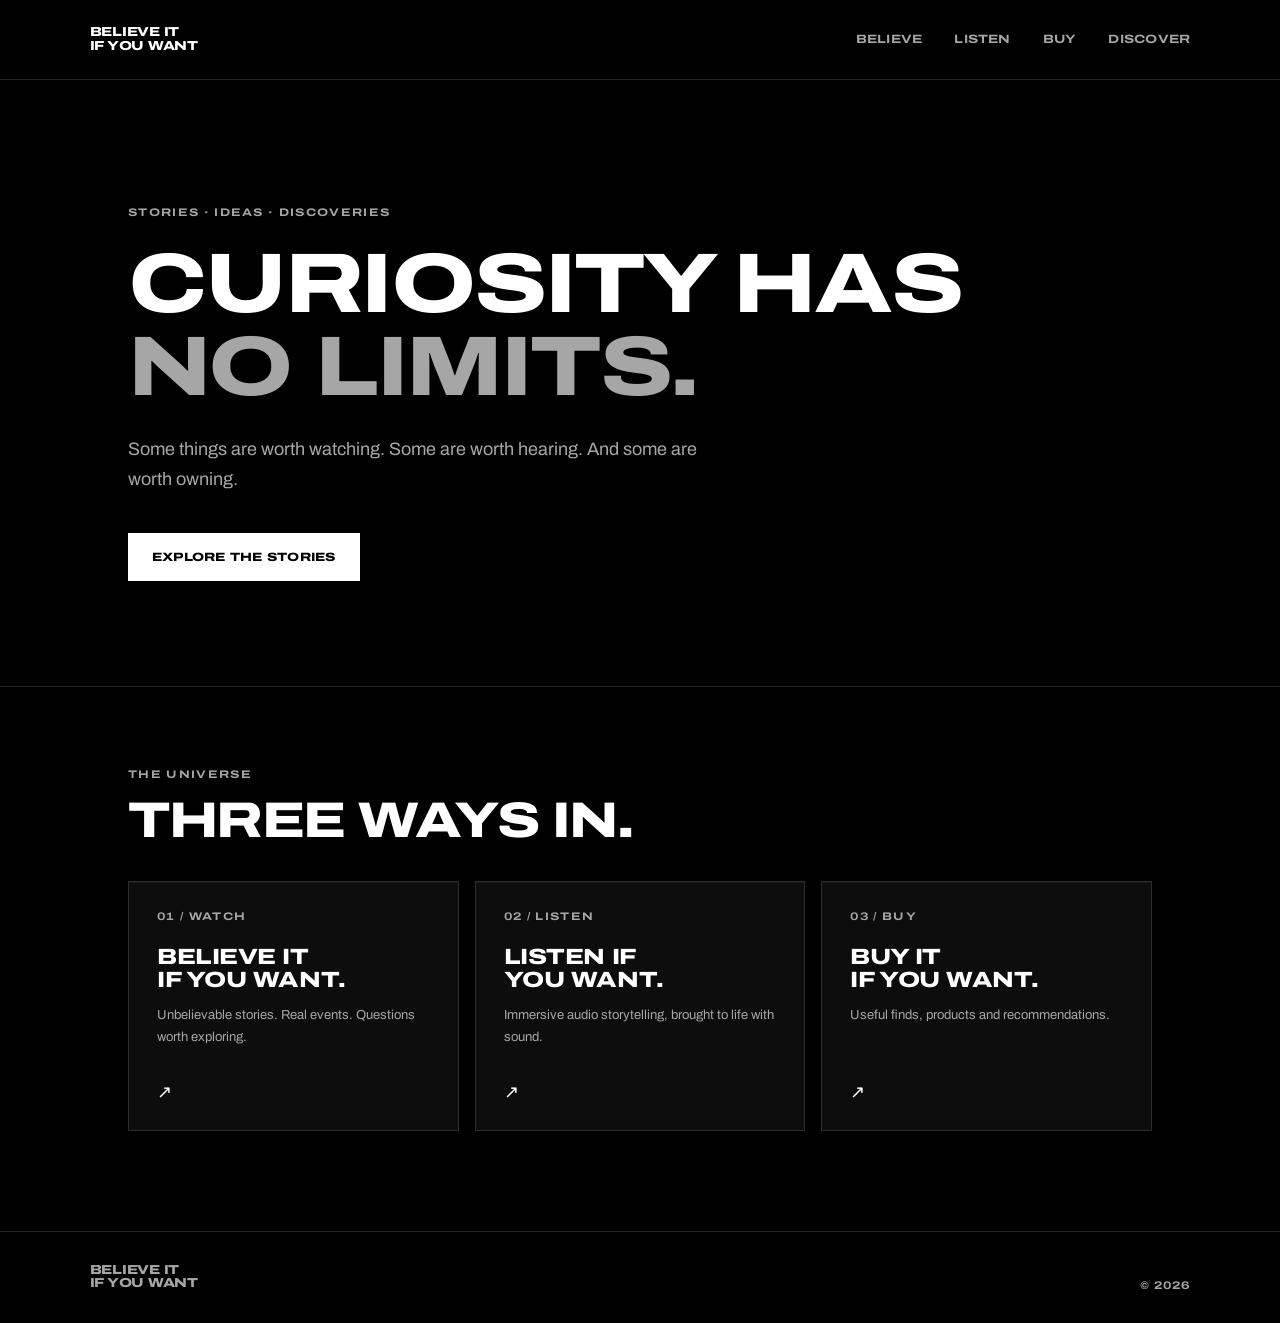
==== index.html @ 8081553d "files from local server for the website Believe it if you want files" ====
<!doctype html>
<html lang="en">
<head>
<meta charset="utf-8">
<meta name="viewport" content="width=device-width,initial-scale=1">
<title>If You Want</title>
<link rel="stylesheet" href="styles.css">
</head>
<body>
<header>
  <a class="brand" href="index.html" aria-label="Believe it if you want, home"><span>Believe it</span><span>if you want</span></a>
  <button class="menu" type="button" aria-label="Menu" aria-expanded="false" aria-controls="site-nav">
    <svg width="20" height="14" viewBox="0 0 20 14" fill="none" stroke="currentColor" stroke-width="2" aria-hidden="true"><path d="M0 1h20M0 7h20M0 13h20"/></svg>
  </button>
  <nav id="site-nav">
    <a href="believe.html">Believe</a>
    <a href="listen.html">Listen</a>
    <a href="shop.html">Buy</a>
    <a href="affiliates.html">Discover</a>
  </nav>
</header>
<main>
  <section class="hero">
    <p class="tag">Stories · Ideas · Discoveries</p>
    <h1>Curiosity has<br><em>no limits.</em></h1>
    <p class="intro">Some things are worth watching. Some are worth hearing. And some are worth owning.</p>
    <a class="btn" href="believe.html">Explore the stories</a>
  </section>
  <section class="section">
    <p class="tag">The universe</p>
    <h2>Three ways in.</h2>
    <div class="grid">
      <a class="tile" href="believe.html">
        <small>01 / Watch</small>
        <h3>Believe it<br>if you want.</h3>
        <p>Unbelievable stories. Real events. Questions worth exploring.</p>
        <span class="arrow" aria-hidden="true">↗</span>
      </a>
      <a class="tile" href="listen.html">
        <small>02 / Listen</small>
        <h3>Listen if<br>you want.</h3>
        <p>Immersive audio storytelling, brought to life with sound.</p>
        <span class="arrow" aria-hidden="true">↗</span>
      </a>
      <a class="tile" href="shop.html">
        <small>03 / Buy</small>
        <h3>Buy it<br>if you want.</h3>
        <p>Useful finds, products and recommendations.</p>
        <span class="arrow" aria-hidden="true">↗</span>
      </a>
    </div>
  </section>
</main>
<footer>
  <div class="brand"><span>Believe it</span><span>if you want</span></div>
  <small>© <b id="year"></b></small>
</footer>
<script src="script.js"></script>
</body>
</html>
---- styles.css ----
@font-face {
  font-family: 'Archivo';
  font-style: normal;
  font-weight: 100 900;
  font-stretch: 62% 125%;
  font-display: swap;
  src: url('fonts/archivo-latin-wdth-normal.woff2') format('woff2-variations');
}

:root {
  --bg: #000;
  --panel: #0d0d0d;
  --text: #fff;
  --muted: #a6a6a6;
  --accent: #fff;
  --on-accent: #000;
  --line: rgba(255, 255, 255, .13);
  --line-strong: rgba(255, 255, 255, .34);
  --edge: inset 0 1px 0 rgba(255, 255, 255, .06);
  --display: 'Archivo', 'Arial Black', Arial, sans-serif;
}

* { box-sizing: border-box; }

body {
  margin: 0;
  background: var(--bg);
  color: var(--text);
  font-family: 'Archivo', Arial, sans-serif;
  font-stretch: 100%;
}

a { color: inherit; text-decoration: none; }

:focus-visible {
  outline: 2px solid var(--accent);
  outline-offset: 3px;
}

/* Logo type: extra-wide, heavy, uppercase, tight */
.brand, .tag, small, h1, h2, h3, .btn, .filter, nav a, .link {
  font-family: var(--display);
  font-stretch: 125%;
  text-transform: uppercase;
}

/* Header */
header {
  position: relative;
  height: 80px;
  padding: 0 7vw;
  display: flex;
  align-items: center;
  justify-content: space-between;
  border-bottom: 1px solid var(--line);
}

.brand {
  display: inline-block;
  font-size: 13px;
  font-weight: 800;
  line-height: 1.05;
  letter-spacing: -.02em;
}
.brand span { display: block; }

nav { display: flex; gap: 32px; }
nav a {
  font-size: 12px;
  font-weight: 700;
  letter-spacing: .02em;
  padding: 8px 0;
  border-bottom: 1px solid transparent;
  color: var(--muted);
}
nav a:hover { color: var(--text); }
nav a[aria-current="page"] { color: var(--text); border-bottom-color: var(--text); }

.menu {
  display: none;
  width: 44px;
  height: 44px;
  align-items: center;
  justify-content: center;
  background: none;
  color: var(--text);
  border: 1px solid var(--line);
  cursor: pointer;
}
.menu:hover { border-color: var(--line-strong); }

/* Type */
.tag, small {
  font-size: 11px;
  font-weight: 700;
  letter-spacing: .12em;
  color: var(--muted);
}

h1 {
  font-size: clamp(30px, 6.6vw, 92px);
  font-weight: 800;
  line-height: .98;
  letter-spacing: -.03em;
  margin: 25px 0;
}
h1 em { font-style: normal; color: var(--muted); }

h2 {
  font-size: clamp(24px, 4vw, 50px);
  font-weight: 800;
  line-height: 1.02;
  letter-spacing: -.03em;
  margin: 15px 0 35px;
}

.intro {
  max-width: 600px;
  color: var(--muted);
  font-size: 18px;
  line-height: 1.7;
}

.note {
  max-width: 600px;
  color: var(--muted);
  font-size: 13px;
  line-height: 1.7;
}

/* Layout */
.hero {
  padding: 115px 10vw 105px;
  min-height: 500px;
  max-width: 1300px;
  margin: auto;
}

.section {
  padding: 70px 10vw 100px;
  border-top: 1px solid var(--line);
}

.grid { display: grid; grid-template-columns: repeat(3, 1fr); gap: 16px; }
.grid.two { grid-template-columns: repeat(2, 1fr); }

/* Buttons and links */
.btn {
  display: inline-flex;
  align-items: center;
  min-height: 48px;
  background: var(--accent);
  color: var(--on-accent);
  padding: 0 24px;
  font-size: 12px;
  font-weight: 800;
  letter-spacing: .02em;
  margin-top: 20px;
}
.btn:hover { background: #d4d4d4; }

.link {
  display: inline-block;
  border-bottom: 1px solid var(--text);
  padding-bottom: 5px;
  margin-top: auto;
  font-size: 12px;
  font-weight: 700;
  letter-spacing: .02em;
}
.link:hover { color: var(--muted); border-bottom-color: var(--muted); }

/* Tiles: L1 surface, 1px border, top-edge highlight */
.tile {
  display: flex;
  flex-direction: column;
  background: var(--panel);
  border: 1px solid var(--line);
  box-shadow: var(--edge);
  padding: 28px;
  min-height: 250px;
}
.tile h3 {
  font-size: 22px;
  font-weight: 800;
  line-height: 1.05;
  letter-spacing: -.02em;
  margin: 24px 0 12px;
}
.tile p {
  font-size: 13px;
  color: var(--muted);
  line-height: 1.7;
  margin: 0 0 24px;
}
.tile:hover { border-color: var(--line-strong); }
.tile .arrow { margin-top: auto; font-size: 18px; }

/* Category filter */
.filters {
  display: flex;
  flex-wrap: wrap;
  gap: 8px;
  margin: 0 0 32px;
}
.filter {
  min-height: 44px;
  padding: 0 18px;
  background: none;
  color: var(--muted);
  border: 1px solid var(--line);
  font-size: 11px;
  font-weight: 700;
  letter-spacing: .08em;
  cursor: pointer;
}
.filter:hover { color: var(--text); border-color: var(--line-strong); }
.filter[aria-pressed="true"] {
  color: var(--on-accent);
  background: var(--accent);
  border-color: var(--accent);
}

[hidden] { display: none !important; }

/* Footer */
footer {
  border-top: 1px solid var(--line);
  padding: 32px 7vw;
  display: flex;
  align-items: flex-end;
  justify-content: space-between;
}
footer .brand { color: var(--muted); }
footer small { letter-spacing: .08em; }
footer small b { font-weight: 700; }

@media (max-width: 700px) {
  header { height: 70px; padding: 0 6vw; }
  .menu { display: inline-flex; }
  nav {
    display: none;
    position: absolute;
    top: 70px;
    left: 0;
    right: 0;
    background: var(--panel);
    border-bottom: 1px solid var(--line);
    padding: 16px 6vw;
    flex-direction: column;
    gap: 0;
    z-index: 4;
  }
  nav.open { display: flex; }
  nav a { padding: 14px 0; border-bottom: 1px solid var(--line); }
  nav a:last-child { border-bottom: 0; }
  nav a[aria-current="page"] { border-bottom-color: var(--line); }
  .hero { padding: 85px 7vw; min-height: 440px; }
  .section { padding: 60px 7vw 80px; }
  .grid, .grid.two { grid-template-columns: 1fr; }
  footer { padding: 28px 7vw; }
}
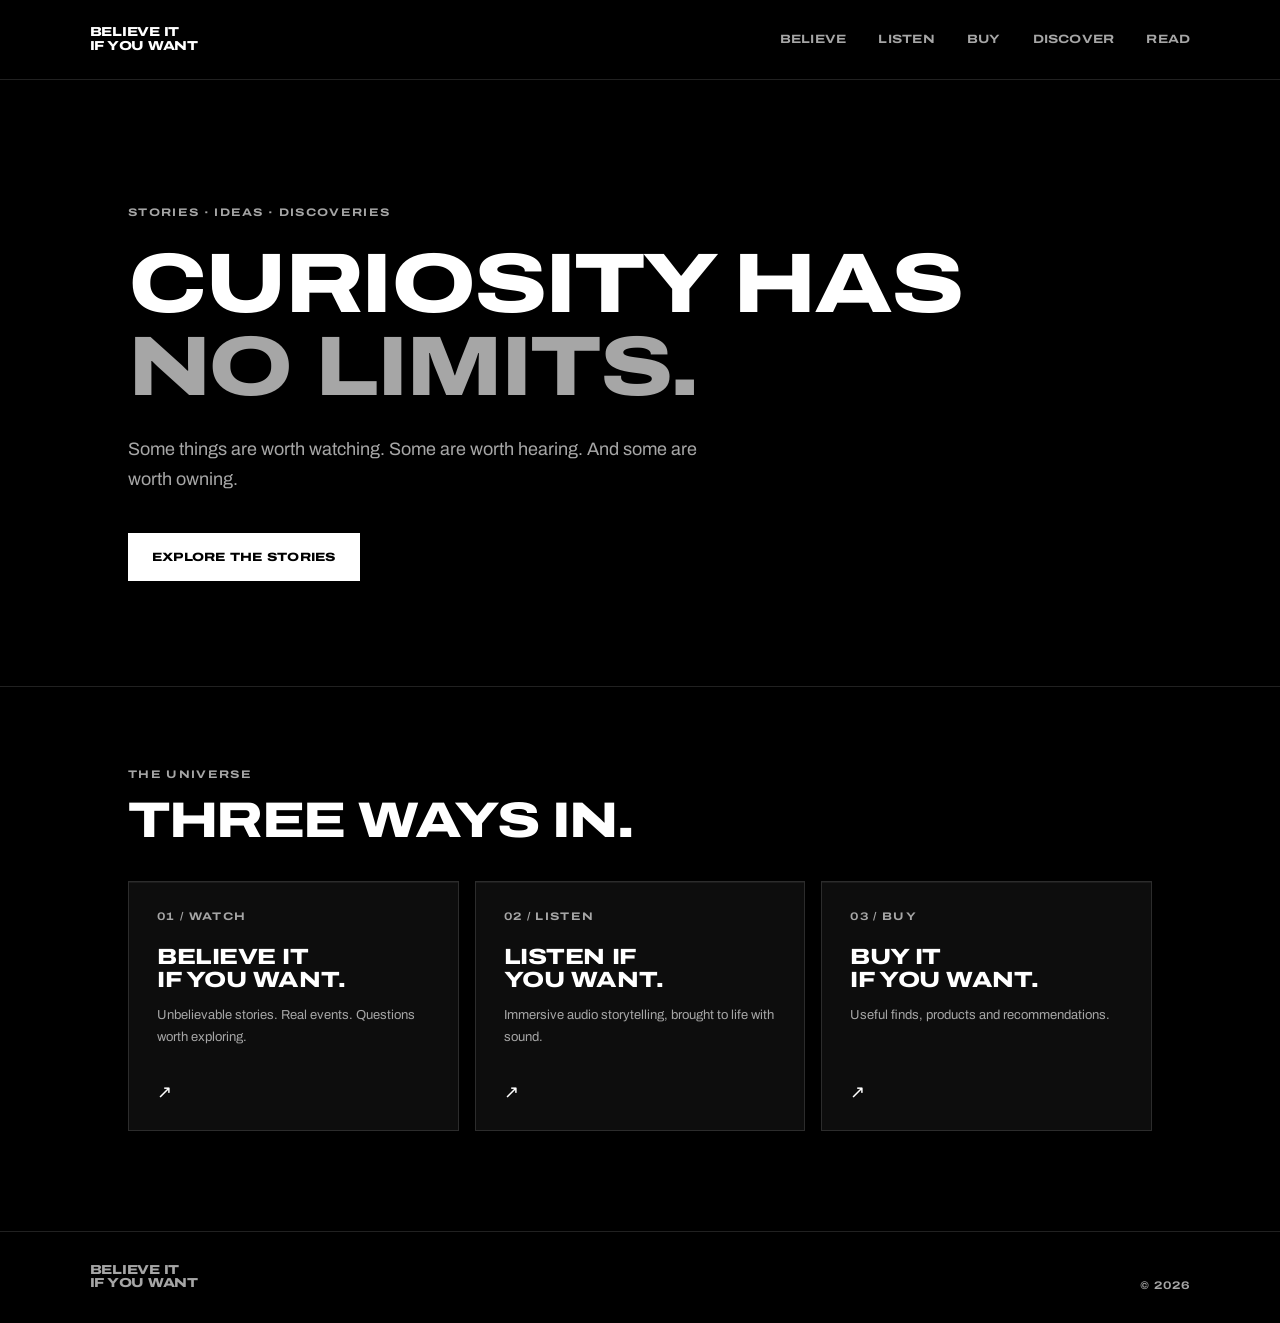
==== commit 1c101bdb: "Add Read blog section with first Zambia economy post Adds blog.html, a post template page for the 19" ====
--- a/index.html
+++ b/index.html
@@ -17,6 +17,7 @@
     <a href="listen.html">Listen</a>
     <a href="shop.html">Buy</a>
     <a href="affiliates.html">Discover</a>
+    <a href="blog.html">Read</a>
   </nav>
 </header>
 <main>
--- a/styles.css
+++ b/styles.css
@@ -234,6 +234,75 @@
 footer .brand { color: var(--muted); }
 footer small { letter-spacing: .08em; }
 footer small b { font-weight: 700; }
+
+/* Blog */
+.posts {
+  border: 1px solid var(--line);
+  background: var(--panel);
+  box-shadow: var(--edge);
+}
+.post-row {
+  display: block;
+  padding: 28px;
+  border-top: 1px solid var(--line);
+}
+.post-row:first-child { border-top: 0; }
+.post-row:hover { background: #131313; }
+.post-row h3 {
+  font-family: var(--display);
+  font-stretch: 125%;
+  text-transform: uppercase;
+  font-size: 22px;
+  font-weight: 800;
+  line-height: 1.1;
+  letter-spacing: -.02em;
+  margin: 16px 0 12px;
+  max-width: 760px;
+}
+.post-row p { color: var(--muted); font-size: 14px; line-height: 1.7; margin: 0 0 16px; max-width: 680px; }
+
+.article { max-width: 820px; margin: 0 auto; padding: 80px 7vw 100px; }
+.article h1 { font-size: clamp(26px, 5vw, 48px); margin: 20px 0 16px; }
+.article h2 { font-size: clamp(18px, 2.6vw, 26px); margin: 56px 0 16px; }
+.article p, .article li { font-size: 17px; line-height: 1.8; color: #d6d6d6; }
+.article p { margin: 0 0 20px; }
+.article ul { padding-left: 20px; margin: 0 0 20px; }
+.article li { margin-bottom: 10px; }
+.article .meta, .article .note { color: var(--muted); font-size: 13px; }
+.article .lede { font-size: 20px; color: var(--text); margin-top: 32px; }
+.article .tag a:hover { color: var(--text); }
+.article .sources li { font-size: 14px; line-height: 1.6; }
+.article .sources a { border-bottom: 1px solid var(--line-strong); }
+.article .sources a:hover { color: var(--muted); }
+
+.facts {
+  width: 100%;
+  border-collapse: collapse;
+  border: 1px solid var(--line);
+  background: var(--panel);
+  box-shadow: var(--edge);
+  margin: 36px 0 0;
+}
+.facts th, .facts td {
+  padding: 16px 20px;
+  text-align: left;
+  vertical-align: top;
+  border-top: 1px solid var(--line);
+  font-size: 14px;
+  line-height: 1.6;
+  color: var(--muted);
+}
+.facts tr:first-child th, .facts tr:first-child td { border-top: 0; }
+.facts th {
+  width: 30%;
+  font-family: var(--display);
+  font-stretch: 125%;
+  text-transform: uppercase;
+  font-size: 11px;
+  font-weight: 700;
+  letter-spacing: .08em;
+}
+.facts td strong { display: block; color: var(--text); font-size: 20px; font-weight: 800; line-height: 1.3; margin-bottom: 4px; }
 
 @media (max-width: 700px) {
   header { height: 70px; padding: 0 6vw; }
@@ -259,4 +328,10 @@
   .section { padding: 60px 7vw 80px; }
   .grid, .grid.two { grid-template-columns: 1fr; }
   footer { padding: 28px 7vw; }
-}
+  .article { padding: 56px 7vw 80px; }
+  .facts th, .facts td { display: block; width: 100%; }
+  .facts th { padding: 16px 20px 0; border-top: 1px solid var(--line); }
+  .facts td { padding: 6px 20px 16px; border-top: 0; }
+  .facts tr:first-child th { border-top: 0; }
+  .post-row { padding: 22px; }
+}
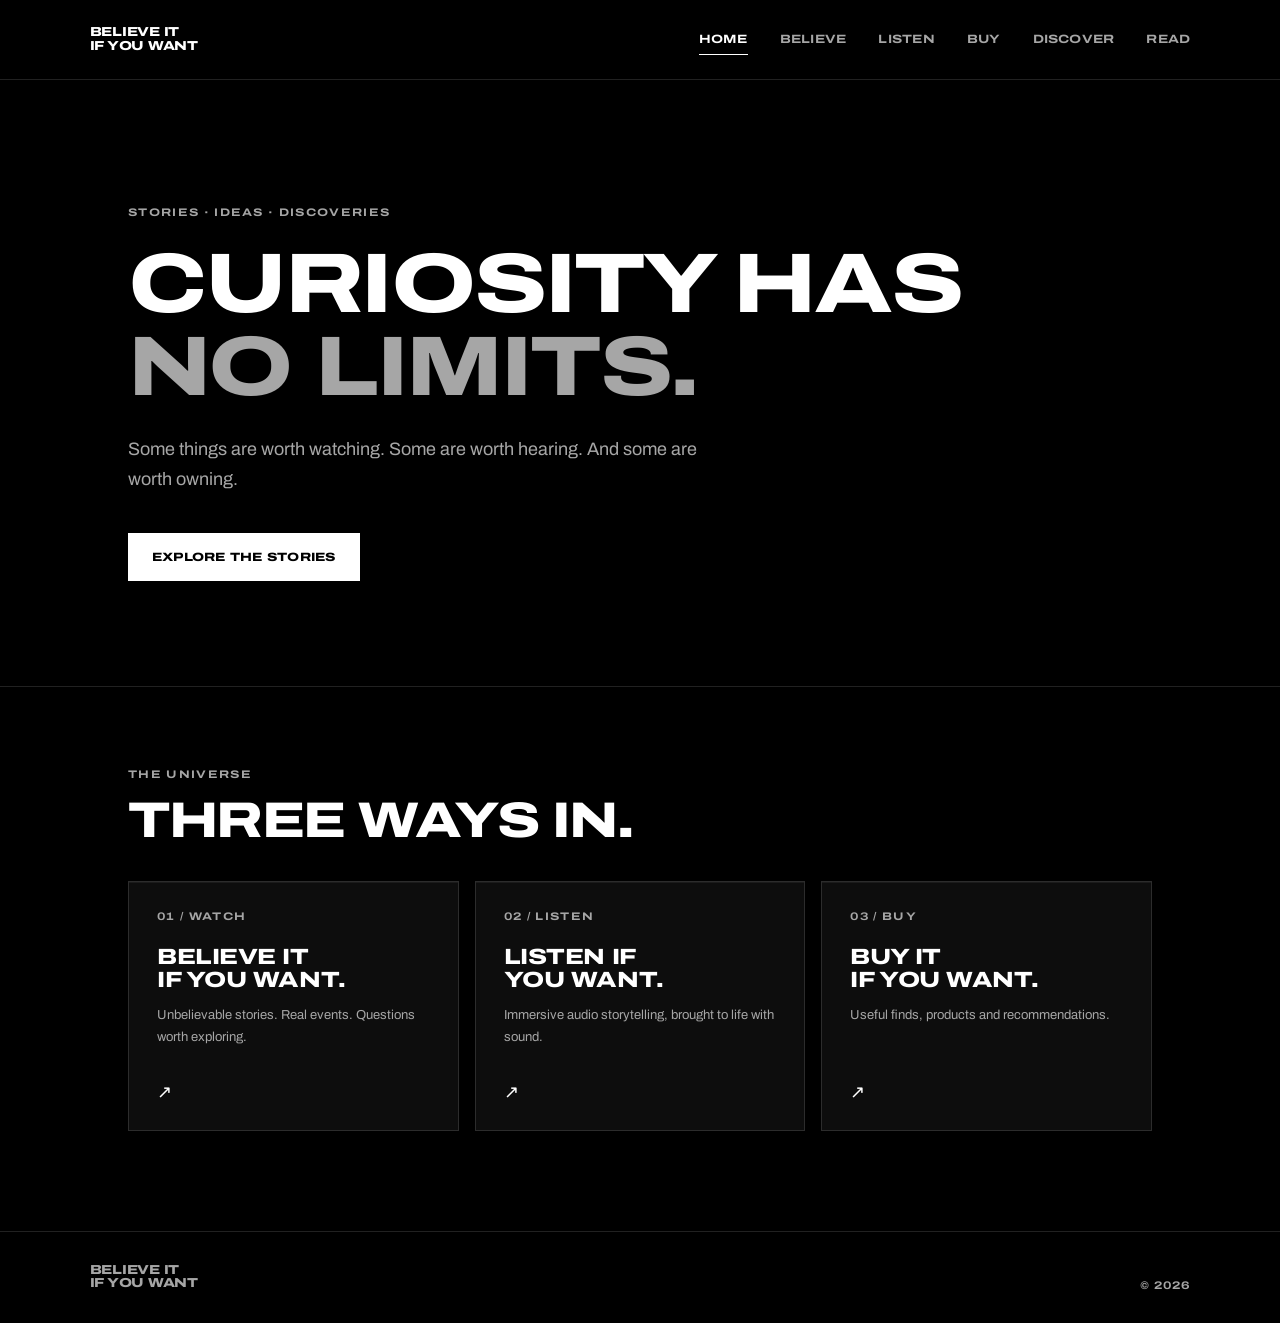
==== commit cffddfa3: "Add Home link to nav and YouTube channel link to Believe page Home is now the first nav item on all " ====
--- a/index.html
+++ b/index.html
@@ -13,6 +13,7 @@
     <svg width="20" height="14" viewBox="0 0 20 14" fill="none" stroke="currentColor" stroke-width="2" aria-hidden="true"><path d="M0 1h20M0 7h20M0 13h20"/></svg>
   </button>
   <nav id="site-nav">
+    <a href="index.html" aria-current="page">Home</a>
     <a href="believe.html">Believe</a>
     <a href="listen.html">Listen</a>
     <a href="shop.html">Buy</a>
--- a/styles.css
+++ b/styles.css
@@ -304,7 +304,7 @@
 }
 .facts td strong { display: block; color: var(--text); font-size: 20px; font-weight: 800; line-height: 1.3; margin-bottom: 4px; }
 
-@media (max-width: 700px) {
+@media (max-width: 860px) {
   header { height: 70px; padding: 0 6vw; }
   .menu { display: inline-flex; }
   nav {
@@ -324,6 +324,9 @@
   nav a { padding: 14px 0; border-bottom: 1px solid var(--line); }
   nav a:last-child { border-bottom: 0; }
   nav a[aria-current="page"] { border-bottom-color: var(--line); }
+}
+
+@media (max-width: 700px) {
   .hero { padding: 85px 7vw; min-height: 440px; }
   .section { padding: 60px 7vw 80px; }
   .grid, .grid.two { grid-template-columns: 1fr; }
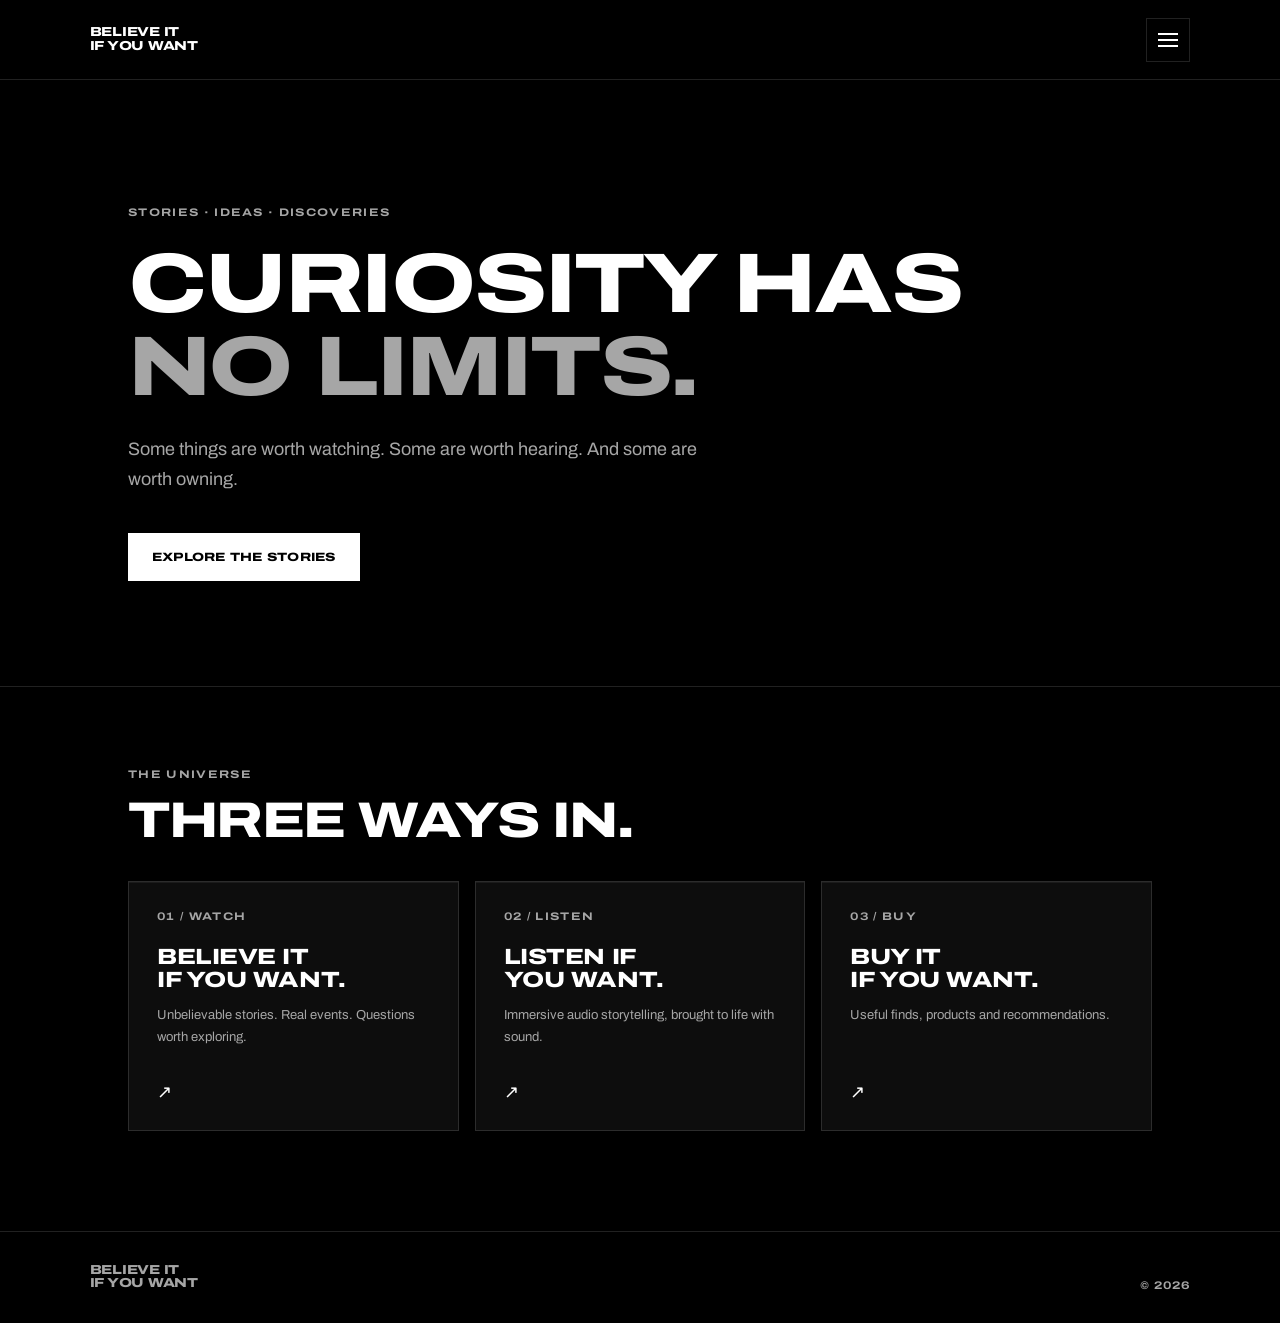
==== commit ce7848e3: "Replace header links with a slide-in side menu on every screen size The header now shows the logo an" ====
--- a/index.html
+++ b/index.html
@@ -9,10 +9,11 @@
 <body>
 <header>
   <a class="brand" href="index.html" aria-label="Believe it if you want, home"><span>Believe it</span><span>if you want</span></a>
-  <button class="menu" type="button" aria-label="Menu" aria-expanded="false" aria-controls="site-nav">
+  <button class="menu" type="button" aria-label="Menu" title="Menu" aria-expanded="false" aria-controls="site-nav">
     <svg width="20" height="14" viewBox="0 0 20 14" fill="none" stroke="currentColor" stroke-width="2" aria-hidden="true"><path d="M0 1h20M0 7h20M0 13h20"/></svg>
   </button>
-  <nav id="site-nav">
+  <nav id="site-nav" aria-label="Main menu">
+    <div class="drawer-head"><small>Menu</small><button class="close" type="button" aria-label="Close menu"><svg width="16" height="16" viewBox="0 0 16 16" fill="none" stroke="currentColor" stroke-width="2" aria-hidden="true"><path d="M1 1l14 14M15 1L1 15"/></svg></button></div>
     <a href="index.html" aria-current="page">Home</a>
     <a href="believe.html">Believe</a>
     <a href="listen.html">Listen</a>
@@ -20,6 +21,7 @@
     <a href="affiliates.html">Discover</a>
     <a href="blog.html">Read</a>
   </nav>
+  <div class="scrim"></div>
 </header>
 <main>
   <section class="hero">
--- a/styles.css
+++ b/styles.css
@@ -64,20 +64,8 @@
 }
 .brand span { display: block; }
 
-nav { display: flex; gap: 32px; }
-nav a {
-  font-size: 12px;
-  font-weight: 700;
-  letter-spacing: .02em;
-  padding: 8px 0;
-  border-bottom: 1px solid transparent;
-  color: var(--muted);
-}
-nav a:hover { color: var(--text); }
-nav a[aria-current="page"] { color: var(--text); border-bottom-color: var(--text); }
-
 .menu {
-  display: none;
+  display: inline-flex;
   width: 44px;
   height: 44px;
   align-items: center;
@@ -88,6 +76,80 @@
   cursor: pointer;
 }
 .menu:hover { border-color: var(--line-strong); }
+
+/* Side menu */
+nav {
+  position: fixed;
+  top: 0;
+  right: 0;
+  bottom: 0;
+  width: min(360px, 86vw);
+  z-index: 20;
+  display: flex;
+  flex-direction: column;
+  padding: 0 28px 28px;
+  background: var(--panel);
+  border-left: 1px solid var(--line);
+  box-shadow: var(--edge);
+  overflow-y: auto;
+  visibility: hidden;
+  transform: translateX(100%);
+  transition: transform 220ms ease-out, visibility 0s linear 220ms;
+}
+nav.open {
+  visibility: visible;
+  transform: none;
+  transition: transform 220ms ease-out, visibility 0s;
+}
+.drawer-head {
+  display: flex;
+  align-items: center;
+  justify-content: space-between;
+  height: 80px;
+  flex: none;
+}
+.close {
+  width: 44px;
+  height: 44px;
+  display: inline-flex;
+  align-items: center;
+  justify-content: center;
+  background: none;
+  color: var(--text);
+  border: 1px solid var(--line);
+  cursor: pointer;
+}
+.close:hover { border-color: var(--line-strong); }
+nav a {
+  display: flex;
+  align-items: center;
+  min-height: 60px;
+  padding: 0 0 0 14px;
+  font-size: 18px;
+  font-weight: 800;
+  letter-spacing: -.01em;
+  color: var(--muted);
+  border-top: 1px solid var(--line);
+}
+nav a:last-child { border-bottom: 1px solid var(--line); }
+nav a:hover { color: var(--text); }
+nav a[aria-current="page"] { color: var(--text); box-shadow: inset 2px 0 0 var(--text); }
+
+.scrim {
+  position: fixed;
+  inset: 0;
+  z-index: 10;
+  background: rgba(0, 0, 0, .72);
+  opacity: 0;
+  visibility: hidden;
+  transition: opacity 200ms ease-out, visibility 0s linear 200ms;
+}
+.scrim.open { opacity: 1; visibility: visible; transition: opacity 200ms ease-out, visibility 0s; }
+body.menu-open { overflow: hidden; }
+
+@media (prefers-reduced-motion: reduce) {
+  nav, nav.open, .scrim, .scrim.open { transition: none; }
+}
 
 /* Type */
 .tag, small {
@@ -304,29 +366,9 @@
 }
 .facts td strong { display: block; color: var(--text); font-size: 20px; font-weight: 800; line-height: 1.3; margin-bottom: 4px; }
 
-@media (max-width: 860px) {
+@media (max-width: 700px) {
   header { height: 70px; padding: 0 6vw; }
-  .menu { display: inline-flex; }
-  nav {
-    display: none;
-    position: absolute;
-    top: 70px;
-    left: 0;
-    right: 0;
-    background: var(--panel);
-    border-bottom: 1px solid var(--line);
-    padding: 16px 6vw;
-    flex-direction: column;
-    gap: 0;
-    z-index: 4;
-  }
-  nav.open { display: flex; }
-  nav a { padding: 14px 0; border-bottom: 1px solid var(--line); }
-  nav a:last-child { border-bottom: 0; }
-  nav a[aria-current="page"] { border-bottom-color: var(--line); }
-}
-
-@media (max-width: 700px) {
+  .drawer-head { height: 70px; }
   .hero { padding: 85px 7vw; min-height: 440px; }
   .section { padding: 60px 7vw 80px; }
   .grid, .grid.two { grid-template-columns: 1fr; }
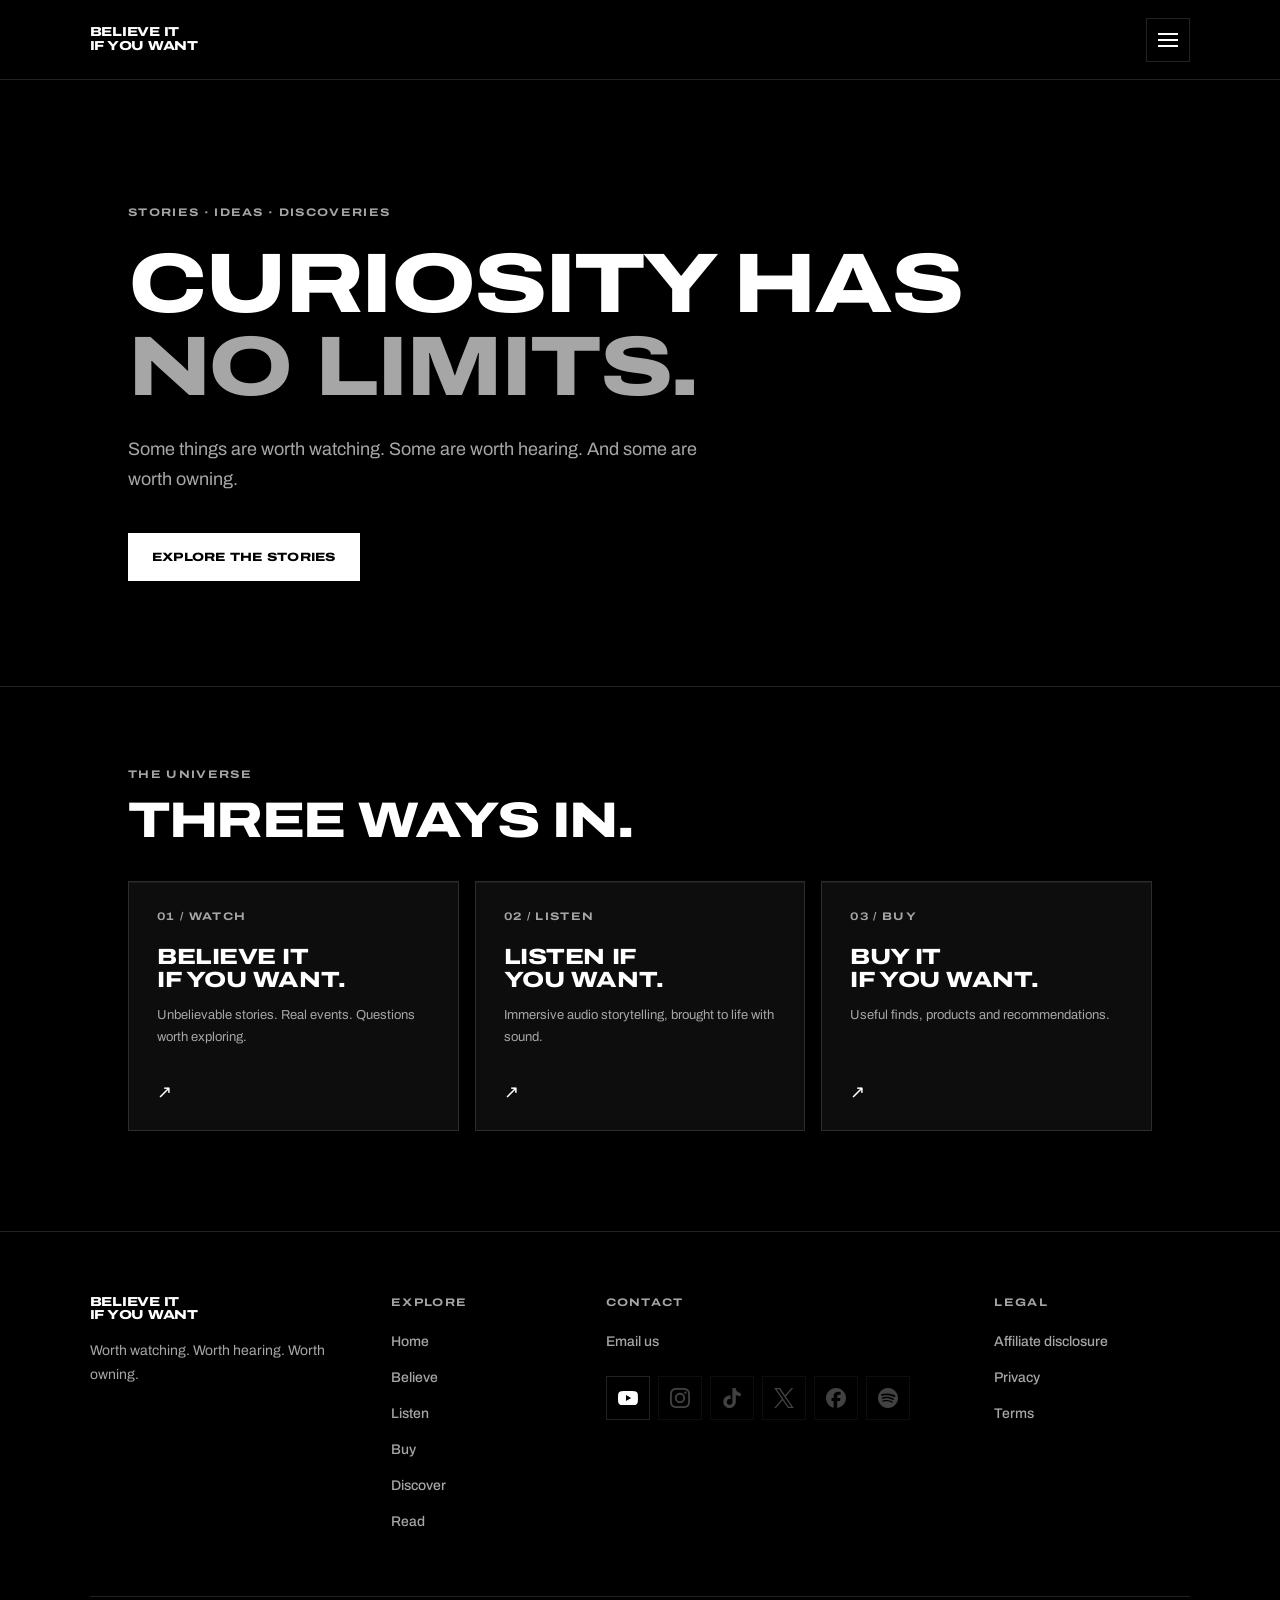
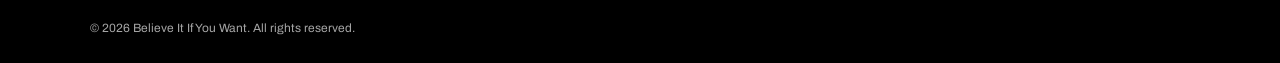
==== commit d8f70908: "Add site footer with contact, social icons and legal links The footer appears on every page with the" ====
--- a/index.html
+++ b/index.html
@@ -56,8 +56,48 @@
   </section>
 </main>
 <footer>
-  <div class="brand"><span>Believe it</span><span>if you want</span></div>
-  <small>© <b id="year"></b></small>
+  <div class="footer-grid">
+    <div class="footer-col footer-brand">
+      <div class="brand"><span>Believe it</span><span>if you want</span></div>
+      <p>Worth watching. Worth hearing. Worth owning.</p>
+    </div>
+    <div class="footer-col">
+      <p class="tag">Explore</p>
+      <ul>
+        <li><a href="index.html">Home</a></li>
+        <li><a href="believe.html">Believe</a></li>
+        <li><a href="listen.html">Listen</a></li>
+        <li><a href="shop.html">Buy</a></li>
+        <li><a href="affiliates.html">Discover</a></li>
+        <li><a href="blog.html">Read</a></li>
+      </ul>
+    </div>
+    <div class="footer-col">
+      <p class="tag">Contact</p>
+      <ul>
+        <li><a href="mailto:alexanderchaongopa@gmail.com">Email us</a></li>
+      </ul>
+      <div class="socials">
+        <a class="social" href="https://youtube.com/@biiuwant" target="_blank" rel="noopener" aria-label="YouTube (opens in a new tab)" title="YouTube"><svg width="20" height="20" viewBox="0 0 24 24" fill="currentColor" aria-hidden="true"><path d="M23.498 6.186a3.016 3.016 0 0 0-2.122-2.136C19.505 3.545 12 3.545 12 3.545s-7.505 0-9.377.505A3.017 3.017 0 0 0 .502 6.186C0 8.07 0 12 0 12s0 3.93.502 5.814a3.016 3.016 0 0 0 2.122 2.136c1.871.505 9.376.505 9.376.505s7.505 0 9.377-.505a3.015 3.015 0 0 0 2.122-2.136C24 15.93 24 12 24 12s0-3.93-.502-5.814zM9.545 15.568V8.432L15.818 12l-6.273 3.568z"/></svg></a>
+        <span class="social is-soon" role="img" aria-label="Instagram, coming soon" title="Instagram, coming soon"><svg width="20" height="20" viewBox="0 0 24 24" fill="currentColor" aria-hidden="true"><path d="M7.0301.084c-1.2768.0602-2.1487.264-2.911.5634-.7888.3075-1.4575.72-2.1228 1.3877-.6652.6677-1.075 1.3368-1.3802 2.127-.2954.7638-.4956 1.6365-.552 2.914-.0564 1.2775-.0689 1.6882-.0626 4.947.0062 3.2586.0206 3.6671.0825 4.9473.061 1.2765.264 2.1482.5635 2.9107.308.7889.72 1.4573 1.388 2.1228.6679.6655 1.3365 1.0743 2.1285 1.38.7632.295 1.6361.4961 2.9134.552 1.2773.056 1.6884.069 4.9462.0627 3.2578-.0062 3.668-.0207 4.9478-.0814 1.28-.0607 2.147-.2652 2.9098-.5633.7889-.3086 1.4578-.72 2.1228-1.3881.665-.6682 1.0745-1.3378 1.3795-2.1284.2957-.7632.4966-1.636.552-2.9124.056-1.2809.0692-1.6898.063-4.948-.0063-3.2583-.021-3.6668-.0817-4.9465-.0607-1.2797-.264-2.1487-.5633-2.9117-.3084-.7889-.72-1.4568-1.3876-2.1228C21.2982 1.33 20.628.9208 19.8378.6165 19.074.321 18.2017.1197 16.9244.0645 15.6471.0093 15.236-.005 11.977.0014 8.718.0076 8.31.0215 7.0301.0839m.1402 21.6932c-1.17-.0509-1.8053-.2453-2.2287-.408-.5606-.216-.96-.4771-1.3819-.895-.422-.4178-.6811-.8186-.9-1.378-.1644-.4234-.3624-1.058-.4171-2.228-.0595-1.2645-.072-1.6442-.079-4.848-.007-3.2037.0053-3.583.0607-4.848.05-1.169.2456-1.805.408-2.2282.216-.5613.4762-.96.895-1.3816.4188-.4217.8184-.6814 1.3783-.9003.423-.1651 1.0575-.3614 2.227-.4171 1.2655-.06 1.6447-.072 4.848-.079 3.2033-.007 3.5835.005 4.8495.0608 1.169.0508 1.8053.2445 2.228.408.5608.216.96.4754 1.3816.895.4217.4194.6816.8176.9005 1.3787.1653.4217.3617 1.056.4169 2.2263.0602 1.2655.0739 1.645.0796 4.848.0058 3.203-.0055 3.5834-.061 4.848-.051 1.17-.245 1.8055-.408 2.2294-.216.5604-.4763.96-.8954 1.3814-.419.4215-.8181.6811-1.3783.9-.4224.1649-1.0577.3617-2.2262.4174-1.2656.0595-1.6448.072-4.8493.079-3.2045.007-3.5825-.006-4.848-.0608M16.953 5.5864A1.44 1.44 0 1 0 18.39 4.144a1.44 1.44 0 0 0-1.437 1.4424M5.8385 12.012c.0067 3.4032 2.7706 6.1557 6.173 6.1493 3.4026-.0065 6.157-2.7701 6.1506-6.1733-.0065-3.4032-2.771-6.1565-6.174-6.1498-3.403.0067-6.156 2.771-6.1496 6.1738M8 12.0077a4 4 0 1 1 4.008 3.9921A3.9996 3.9996 0 0 1 8 12.0077"/></svg></span>
+        <span class="social is-soon" role="img" aria-label="TikTok, coming soon" title="TikTok, coming soon"><svg width="20" height="20" viewBox="0 0 24 24" fill="currentColor" aria-hidden="true"><path d="M12.525.02c1.31-.02 2.61-.01 3.91-.02.08 1.53.63 3.09 1.75 4.17 1.12 1.11 2.7 1.62 4.24 1.79v4.03c-1.44-.05-2.89-.35-4.2-.97-.57-.26-1.1-.59-1.62-.93-.01 2.92.01 5.84-.02 8.75-.08 1.4-.54 2.79-1.35 3.94-1.31 1.92-3.58 3.17-5.91 3.21-1.43.08-2.86-.31-4.08-1.03-2.02-1.19-3.44-3.37-3.65-5.71-.02-.5-.03-1-.01-1.49.18-1.9 1.12-3.72 2.58-4.96 1.66-1.44 3.98-2.13 6.15-1.72.02 1.48-.04 2.96-.04 4.44-.99-.32-2.15-.23-3.02.37-.63.41-1.11 1.04-1.36 1.75-.21.51-.15 1.07-.14 1.61.24 1.64 1.82 3.02 3.5 2.87 1.12-.01 2.19-.66 2.77-1.61.19-.33.4-.67.41-1.06.1-1.79.06-3.57.07-5.36.01-4.03-.01-8.05.02-12.07z"/></svg></span>
+        <span class="social is-soon" role="img" aria-label="X, coming soon" title="X, coming soon"><svg width="20" height="20" viewBox="0 0 24 24" fill="currentColor" aria-hidden="true"><path d="M14.234 10.162 22.977 0h-2.072l-7.591 8.824L7.251 0H.258l9.168 13.343L.258 24H2.33l8.016-9.318L16.749 24h6.993zm-2.837 3.299-.929-1.329L3.076 1.56h3.182l5.965 8.532.929 1.329 7.754 11.09h-3.182z"/></svg></span>
+        <span class="social is-soon" role="img" aria-label="Facebook, coming soon" title="Facebook, coming soon"><svg width="20" height="20" viewBox="0 0 24 24" fill="currentColor" aria-hidden="true"><path d="M9.101 23.691v-7.98H6.627v-3.667h2.474v-1.58c0-4.085 1.848-5.978 5.858-5.978.401 0 .955.042 1.468.103a8.68 8.68 0 0 1 1.141.195v3.325a8.623 8.623 0 0 0-.653-.036 26.805 26.805 0 0 0-.733-.009c-.707 0-1.259.096-1.675.309a1.686 1.686 0 0 0-.679.622c-.258.42-.374.995-.374 1.752v1.297h3.919l-.386 2.103-.287 1.564h-3.246v8.245C19.396 23.238 24 18.179 24 12.044c0-6.627-5.373-12-12-12s-12 5.373-12 12c0 5.628 3.874 10.35 9.101 11.647Z"/></svg></span>
+        <span class="social is-soon" role="img" aria-label="Spotify, coming soon" title="Spotify, coming soon"><svg width="20" height="20" viewBox="0 0 24 24" fill="currentColor" aria-hidden="true"><path d="M12 0C5.4 0 0 5.4 0 12s5.4 12 12 12 12-5.4 12-12S18.66 0 12 0zm5.521 17.34c-.24.359-.66.48-1.021.24-2.82-1.74-6.36-2.101-10.561-1.141-.418.122-.779-.179-.899-.539-.12-.421.18-.78.54-.9 4.56-1.021 8.52-.6 11.64 1.32.42.18.479.659.301 1.02zm1.44-3.3c-.301.42-.841.6-1.262.3-3.239-1.98-8.159-2.58-11.939-1.38-.479.12-1.02-.12-1.14-.6-.12-.48.12-1.021.6-1.141C9.6 9.9 15 10.561 18.72 12.84c.361.181.54.78.241 1.2zm.12-3.36C15.24 8.4 8.82 8.16 5.16 9.301c-.6.179-1.2-.181-1.38-.721-.18-.601.18-1.2.72-1.381 4.26-1.26 11.28-1.02 15.721 1.621.539.3.719 1.02.419 1.56-.299.421-1.02.599-1.559.3z"/></svg></span>
+      </div>
+    </div>
+    <div class="footer-col">
+      <p class="tag">Legal</p>
+      <ul>
+        <li><a href="legal.html#affiliate">Affiliate disclosure</a></li>
+        <li><a href="legal.html#privacy">Privacy</a></li>
+        <li><a href="legal.html#terms">Terms</a></li>
+      </ul>
+    </div>
+  </div>
+  <div class="footer-bottom">
+    <p>© <span id="year"></span> Believe It If You Want. All rights reserved.</p>
+  </div>
 </footer>
 <script src="script.js"></script>
 </body>
--- a/styles.css
+++ b/styles.css
@@ -288,14 +288,46 @@
 /* Footer */
 footer {
   border-top: 1px solid var(--line);
-  padding: 32px 7vw;
-  display: flex;
-  align-items: flex-end;
-  justify-content: space-between;
-}
-footer .brand { color: var(--muted); }
-footer small { letter-spacing: .08em; }
-footer small b { font-weight: 700; }
+  padding: 64px 7vw 28px;
+}
+.footer-grid {
+  display: grid;
+  grid-template-columns: 1.2fr .8fr 1.6fr .9fr;
+  gap: 40px;
+}
+.footer-col .tag { margin: 0 0 16px; }
+.footer-col ul { list-style: none; margin: 0; padding: 0; }
+.footer-col li a {
+  display: inline-flex;
+  align-items: center;
+  min-height: 36px;
+  font-size: 14px;
+  font-weight: 500;
+  color: var(--muted);
+}
+.footer-col li a:hover { color: var(--text); }
+.footer-brand .brand { color: var(--text); }
+.footer-brand p { margin: 16px 0 0; max-width: 240px; font-size: 14px; line-height: 1.7; color: var(--muted); }
+.socials { display: flex; flex-wrap: wrap; gap: 8px; margin-top: 16px; }
+.social {
+  width: 44px;
+  height: 44px;
+  display: inline-flex;
+  align-items: center;
+  justify-content: center;
+  color: var(--text);
+  border: 1px solid var(--line);
+}
+a.social:hover { border-color: var(--line-strong); }
+.social.is-soon { color: var(--muted); opacity: .4; }
+.footer-bottom {
+  margin-top: 56px;
+  padding-top: 24px;
+  border-top: 1px solid var(--line);
+}
+.footer-bottom p { margin: 0; font-size: 12px; color: var(--muted); }
+.article .inline { border-bottom: 1px solid var(--line-strong); }
+.article .inline:hover { color: var(--muted); }
 
 /* Blog */
 .posts {
@@ -366,13 +398,20 @@
 }
 .facts td strong { display: block; color: var(--text); font-size: 20px; font-weight: 800; line-height: 1.3; margin-bottom: 4px; }
 
+@media (max-width: 1180px) {
+  .footer-grid { grid-template-columns: 1fr 1fr; gap: 32px 24px; }
+  .footer-brand, .footer-col:nth-child(3) { grid-column: 1 / -1; }
+  .footer-col:nth-child(4) { order: 2; }
+  .footer-col:nth-child(3) { order: 3; }
+}
+
 @media (max-width: 700px) {
   header { height: 70px; padding: 0 6vw; }
   .drawer-head { height: 70px; }
   .hero { padding: 85px 7vw; min-height: 440px; }
   .section { padding: 60px 7vw 80px; }
   .grid, .grid.two { grid-template-columns: 1fr; }
-  footer { padding: 28px 7vw; }
+  footer { padding: 48px 7vw 24px; }
   .article { padding: 56px 7vw 80px; }
   .facts th, .facts td { display: block; width: 100%; }
   .facts th { padding: 16px 20px 0; border-top: 1px solid var(--line); }
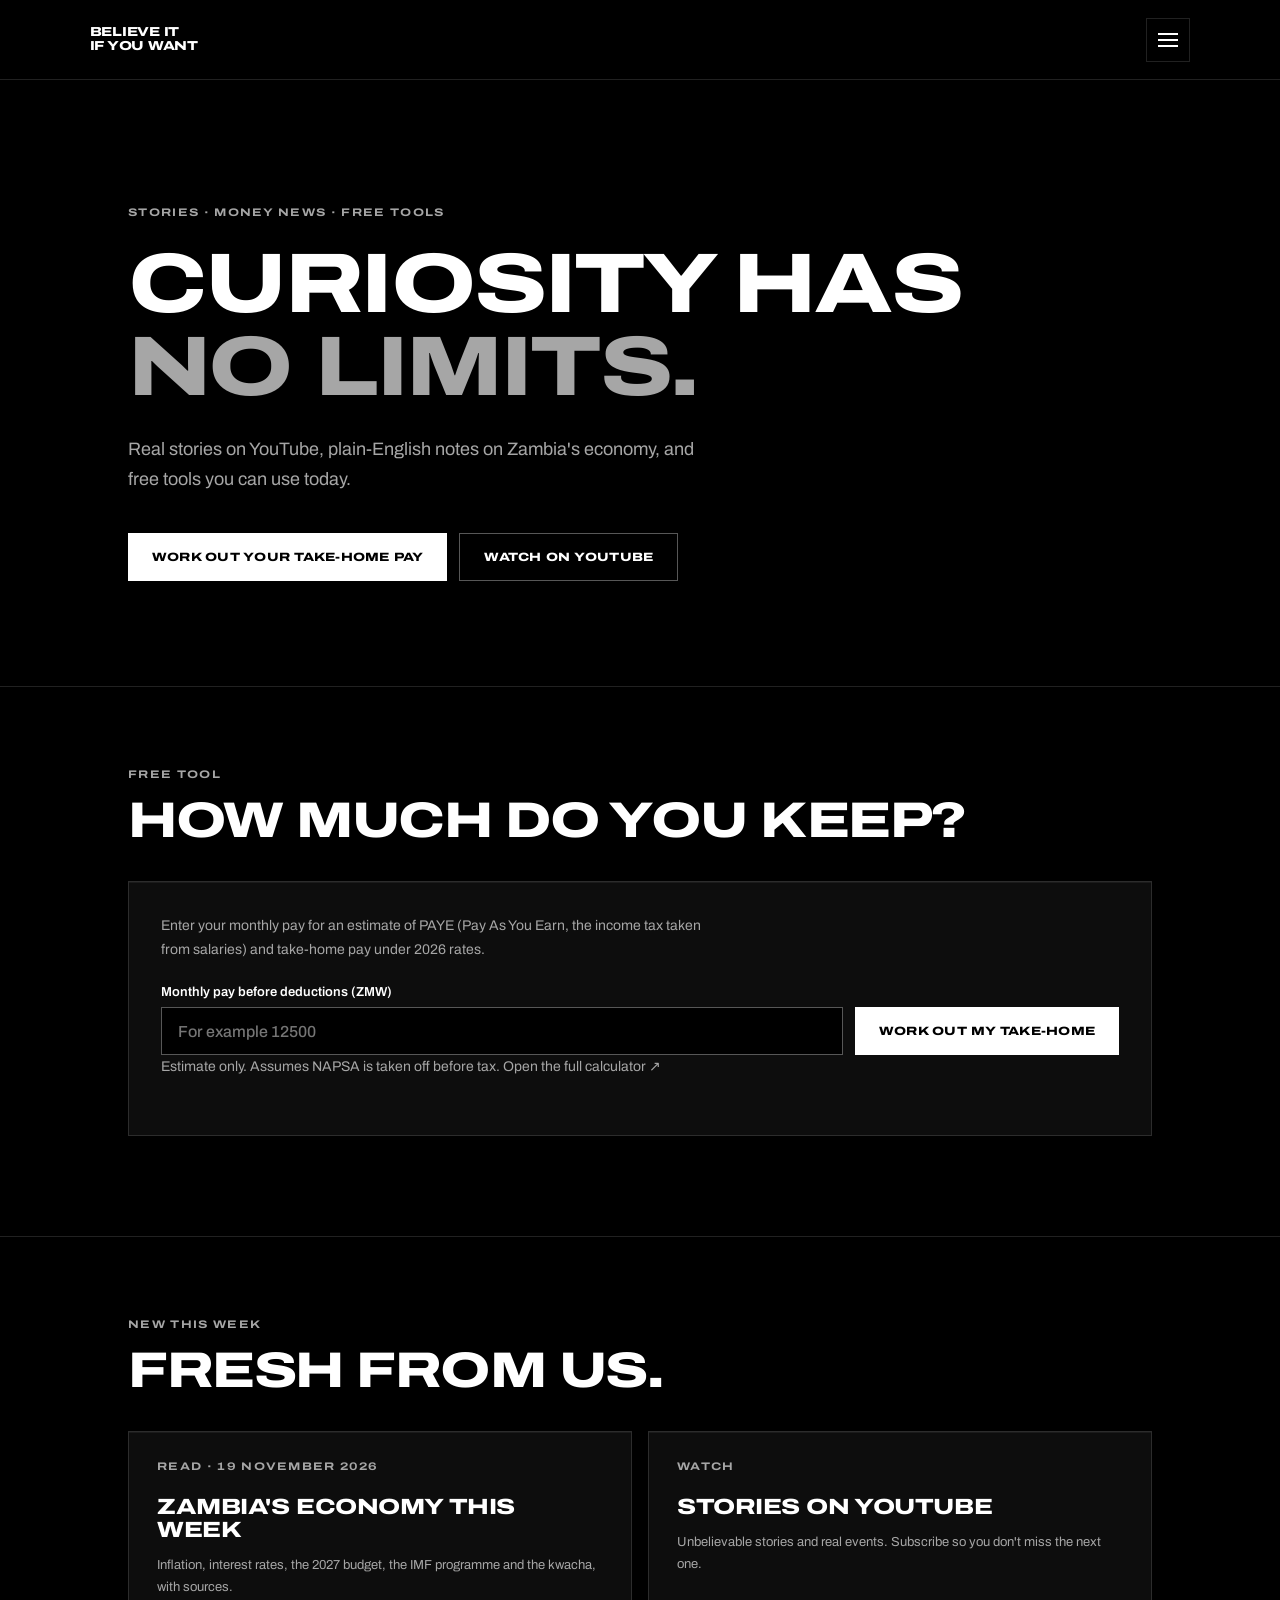
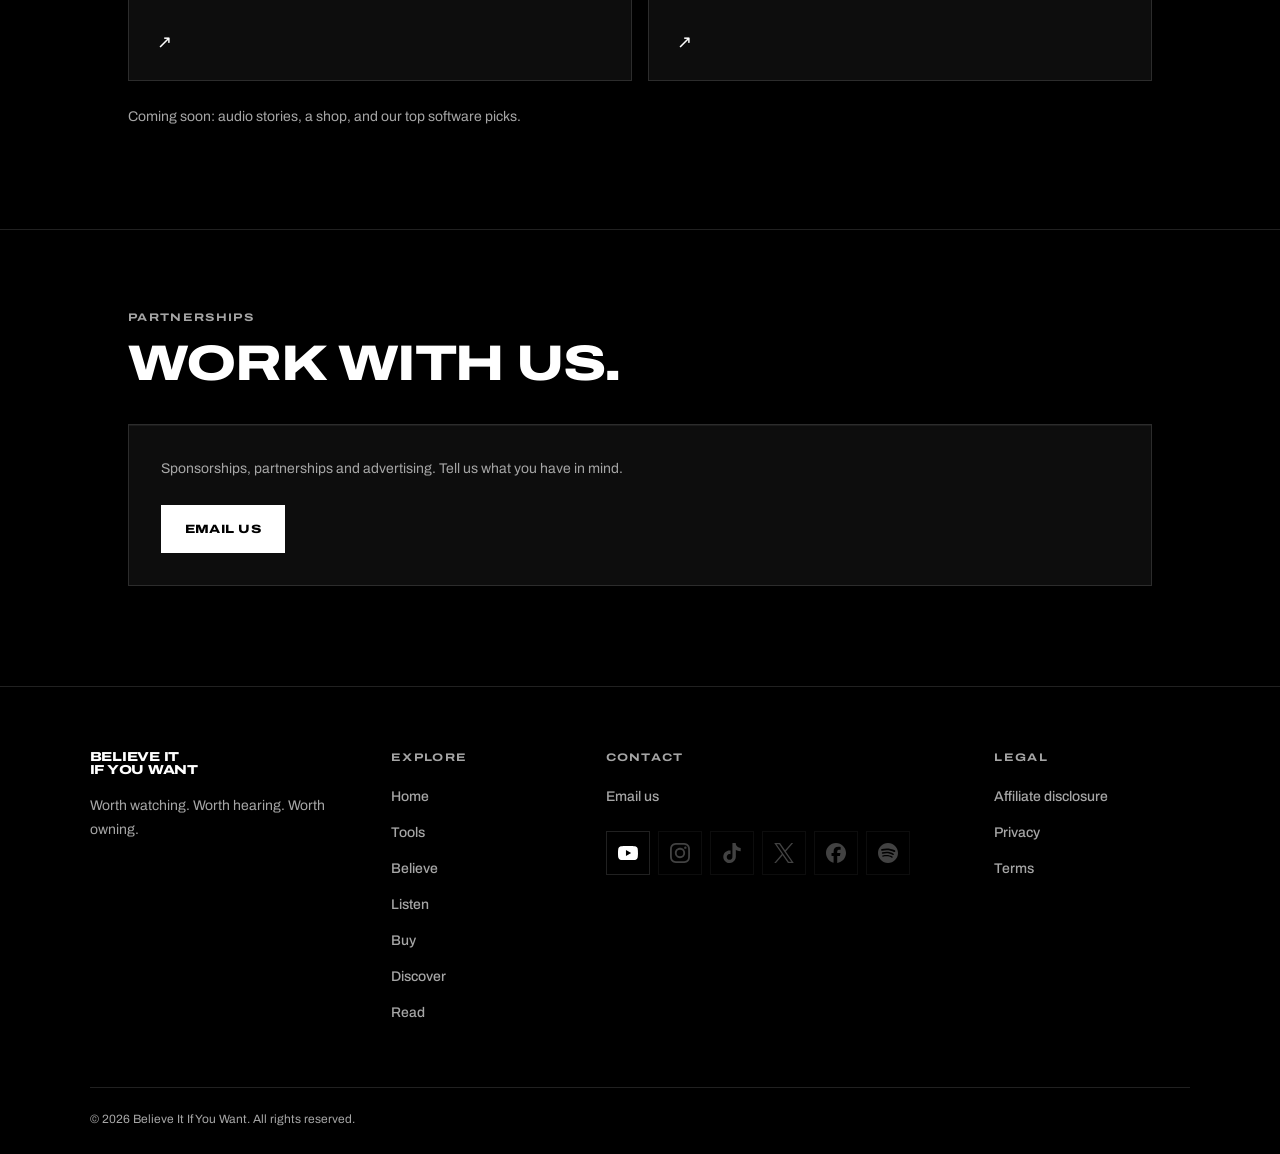
==== commit 69a565af: "Rewrite landing page, add PAYE Tools page, clear placeholders Landing page now states what the site " ====
--- a/index.html
+++ b/index.html
@@ -3,7 +3,15 @@
 <head>
 <meta charset="utf-8">
 <meta name="viewport" content="width=device-width,initial-scale=1">
-<title>If You Want</title>
+<title>If You Want — Stories, Zambian money news and free tools</title>
+<meta name="description" content="Stories worth watching, plain-English Zambian money news and free tools, including a PAYE take-home pay calculator.">
+<link rel="icon" href="favicon.svg" type="image/svg+xml">
+<meta property="og:type" content="website">
+<meta property="og:site_name" content="Believe It If You Want">
+<meta property="og:title" content="If You Want — Stories, Zambian money news and free tools">
+<meta property="og:description" content="Stories worth watching, plain-English Zambian money news and free tools, including a PAYE take-home pay calculator.">
+<meta property="og:image" content="https://blazely590.github.io/Believe-it-if-you-want/og.png">
+<meta name="twitter:card" content="summary_large_image">
 <link rel="stylesheet" href="styles.css">
 </head>
 <body>
@@ -15,6 +23,7 @@
   <nav id="site-nav" aria-label="Main menu">
     <div class="drawer-head"><small>Menu</small><button class="close" type="button" aria-label="Close menu"><svg width="16" height="16" viewBox="0 0 16 16" fill="none" stroke="currentColor" stroke-width="2" aria-hidden="true"><path d="M1 1l14 14M15 1L1 15"/></svg></button></div>
     <a href="index.html" aria-current="page">Home</a>
+    <a href="tools.html">Tools</a>
     <a href="believe.html">Believe</a>
     <a href="listen.html">Listen</a>
     <a href="shop.html">Buy</a>
@@ -25,33 +34,59 @@
 </header>
 <main>
   <section class="hero">
-    <p class="tag">Stories · Ideas · Discoveries</p>
+    <p class="tag">Stories · Money news · Free tools</p>
     <h1>Curiosity has<br><em>no limits.</em></h1>
-    <p class="intro">Some things are worth watching. Some are worth hearing. And some are worth owning.</p>
-    <a class="btn" href="believe.html">Explore the stories</a>
+    <p class="intro">Real stories on YouTube, plain-English notes on Zambia's economy, and free tools you can use today.</p>
+    <div class="actions">
+      <a class="btn" href="tools.html">Work out your take-home pay</a>
+      <a class="btn ghost" href="https://youtube.com/@biiuwant" target="_blank" rel="noopener">Watch on YouTube</a>
+    </div>
   </section>
   <section class="section">
-    <p class="tag">The universe</p>
-    <h2>Three ways in.</h2>
-    <div class="grid">
-      <a class="tile" href="believe.html">
-        <small>01 / Watch</small>
-        <h3>Believe it<br>if you want.</h3>
-        <p>Unbelievable stories. Real events. Questions worth exploring.</p>
+    <p class="tag">Free tool</p>
+    <h2>How much do you keep?</h2>
+    <div class="panel">
+      <p>Enter your monthly pay for an estimate of PAYE (Pay As You Earn, the income tax taken from salaries) and take-home pay under 2026 rates.</p>
+      <form class="calc" data-paye novalidate>
+      <label for="pay-home">Monthly pay before deductions (ZMW)</label>
+      <div class="calc-row">
+        <input id="pay-home" name="pay" type="text" inputmode="decimal" autocomplete="off" placeholder="For example 12500" aria-describedby="pay-home-err">
+        <button class="btn" type="submit">Work out my take-home</button>
+      </div>
+      <p class="error" id="pay-home-err" role="alert" hidden>Enter your monthly pay as a number, for example 12500.</p>
+      <dl class="result" hidden aria-live="polite">
+        <div><dt>PAYE income tax</dt><dd data-out="paye"></dd></div>
+        <div class="total"><dt>Estimated take-home pay</dt><dd data-out="takeHome"></dd></div>
+      </dl>
+    </form>
+      <p class="fine">Estimate only. Assumes NAPSA is taken off before tax. <a class="inline" href="tools.html">Open the full calculator ↗</a></p>
+    </div>
+  </section>
+  <section class="section">
+    <p class="tag">New this week</p>
+    <h2>Fresh from us.</h2>
+    <div class="split">
+      <a class="tile" href="zambia-economy-2026-11-19.html">
+        <small>Read · 19 November 2026</small>
+        <h3>Zambia's economy this week</h3>
+        <p>Inflation, interest rates, the 2027 budget, the IMF programme and the kwacha, with sources.</p>
         <span class="arrow" aria-hidden="true">↗</span>
       </a>
-      <a class="tile" href="listen.html">
-        <small>02 / Listen</small>
-        <h3>Listen if<br>you want.</h3>
-        <p>Immersive audio storytelling, brought to life with sound.</p>
+      <a class="tile" href="https://youtube.com/@biiuwant" target="_blank" rel="noopener">
+        <small>Watch</small>
+        <h3>Stories on YouTube</h3>
+        <p>Unbelievable stories and real events. Subscribe so you don't miss the next one.</p>
         <span class="arrow" aria-hidden="true">↗</span>
       </a>
-      <a class="tile" href="shop.html">
-        <small>03 / Buy</small>
-        <h3>Buy it<br>if you want.</h3>
-        <p>Useful finds, products and recommendations.</p>
-        <span class="arrow" aria-hidden="true">↗</span>
-      </a>
+    </div>
+    <p class="soon-line">Coming soon: audio stories, a shop, and our top software picks.</p>
+  </section>
+  <section class="section">
+    <p class="tag">Partnerships</p>
+    <h2>Work with us.</h2>
+    <div class="panel">
+      <p>Sponsorships, partnerships and advertising. Tell us what you have in mind.</p>
+      <a class="btn" href="mailto:alexanderchaongopa@gmail.com" style="margin-top:0">Email us</a>
     </div>
   </section>
 </main>
@@ -65,6 +100,7 @@
       <p class="tag">Explore</p>
       <ul>
         <li><a href="index.html">Home</a></li>
+        <li><a href="tools.html">Tools</a></li>
         <li><a href="believe.html">Believe</a></li>
         <li><a href="listen.html">Listen</a></li>
         <li><a href="shop.html">Buy</a></li>
@@ -100,5 +136,6 @@
   </div>
 </footer>
 <script src="script.js"></script>
+<script src="tools.js"></script>
 </body>
 </html>
--- a/styles.css
+++ b/styles.css
@@ -285,6 +285,99 @@
 
 [hidden] { display: none !important; }
 
+/* Buttons: secondary */
+.btn.ghost {
+  background: none;
+  color: var(--text);
+  border: 1px solid var(--line-strong);
+}
+.btn.ghost:hover { background: none; border-color: var(--text); }
+.actions { display: flex; flex-wrap: wrap; gap: 12px; }
+.actions .btn { margin-top: 20px; }
+button.btn { border: 0; cursor: pointer; font-family: var(--display); font-stretch: 125%; text-transform: uppercase; }
+
+/* Panels and calculator */
+.panel {
+  background: var(--panel);
+  border: 1px solid var(--line);
+  box-shadow: var(--edge);
+  padding: 32px;
+}
+.panel h3 {
+  font-family: var(--display);
+  font-stretch: 125%;
+  text-transform: uppercase;
+  font-size: 22px;
+  font-weight: 800;
+  line-height: 1.1;
+  letter-spacing: -.02em;
+  margin: 0 0 12px;
+}
+.panel > p { color: var(--muted); font-size: 14px; line-height: 1.7; margin: 0 0 24px; max-width: 560px; }
+.calc label { display: block; font-size: 13px; font-weight: 600; margin-bottom: 8px; }
+.calc-row { display: flex; flex-wrap: wrap; gap: 12px; align-items: flex-start; }
+.calc input[type="text"] {
+  flex: 1 1 220px;
+  min-height: 48px;
+  padding: 0 16px;
+  background: var(--bg);
+  color: var(--text);
+  border: 1px solid var(--line-strong);
+  font: 500 16px 'Archivo', Arial, sans-serif;
+}
+.calc input[type="text"]:focus-visible { outline: 2px solid var(--accent); outline-offset: 2px; }
+.calc input[aria-invalid="true"] { border-color: #ff8a80; }
+.calc .calc-row .btn { margin-top: 0; }
+.calc .error { margin: 10px 0 0; font-size: 13px; color: #ff8a80; }
+.calc .check { display: flex; align-items: center; gap: 10px; margin: 18px 0 0; font-weight: 500; color: var(--muted); }
+.calc .check input { width: 18px; height: 18px; accent-color: #fff; }
+.result {
+  margin: 28px 0 0;
+  border: 1px solid var(--line);
+  background: var(--bg);
+}
+.result div { display: flex; justify-content: space-between; gap: 16px; padding: 14px 18px; border-top: 1px solid var(--line); font-size: 14px; }
+.result div:first-child { border-top: 0; }
+.result dt { color: var(--muted); }
+.result dd { margin: 0; font-weight: 700; text-align: right; }
+.result .total { background: var(--panel); }
+.result .total dt { color: var(--text); font-weight: 700; }
+.result .total dd { font-size: 20px; font-weight: 800; }
+.fine { color: var(--muted); font-size: 12px; line-height: 1.7; margin: 14px 0 0; }
+
+.bands { width: 100%; border-collapse: collapse; border: 1px solid var(--line); background: var(--panel); box-shadow: var(--edge); margin: 24px 0; }
+.bands th, .bands td { padding: 14px 18px; text-align: left; border-top: 1px solid var(--line); font-size: 14px; color: var(--muted); }
+.bands tr:first-child th, .bands tr:first-child td { border-top: 0; }
+.bands thead th { font-family: var(--display); font-stretch: 125%; text-transform: uppercase; font-size: 11px; letter-spacing: .08em; }
+.bands td:last-child, .bands th:last-child { text-align: right; }
+
+/* Landing page */
+.split { display: grid; grid-template-columns: 1fr 1fr; gap: 16px; }
+.soon-line { margin: 24px 0 0; color: var(--muted); font-size: 14px; line-height: 1.7; }
+
+/* Picks */
+.pick-group { margin-top: 48px; }
+.pick-group:first-of-type { margin-top: 0; }
+.pick-group h3 {
+  font-family: var(--display);
+  font-stretch: 125%;
+  text-transform: uppercase;
+  font-size: 20px;
+  font-weight: 800;
+  letter-spacing: -.02em;
+  margin: 0 0 16px;
+}
+.empty {
+  border: 1px solid var(--line);
+  background: var(--panel);
+  box-shadow: var(--edge);
+  padding: 24px 28px;
+  color: var(--muted);
+  font-size: 14px;
+  line-height: 1.7;
+}
+.best { margin: 0 0 8px; font-size: 13px; color: var(--text); font-weight: 600; }
+
 /* Footer */
 footer {
   border-top: 1px solid var(--line);
@@ -418,4 +511,6 @@
   .facts td { padding: 6px 20px 16px; border-top: 0; }
   .facts tr:first-child th { border-top: 0; }
   .post-row { padding: 22px; }
-}
+  .split { grid-template-columns: 1fr; }
+  .panel { padding: 24px 20px; }
+}
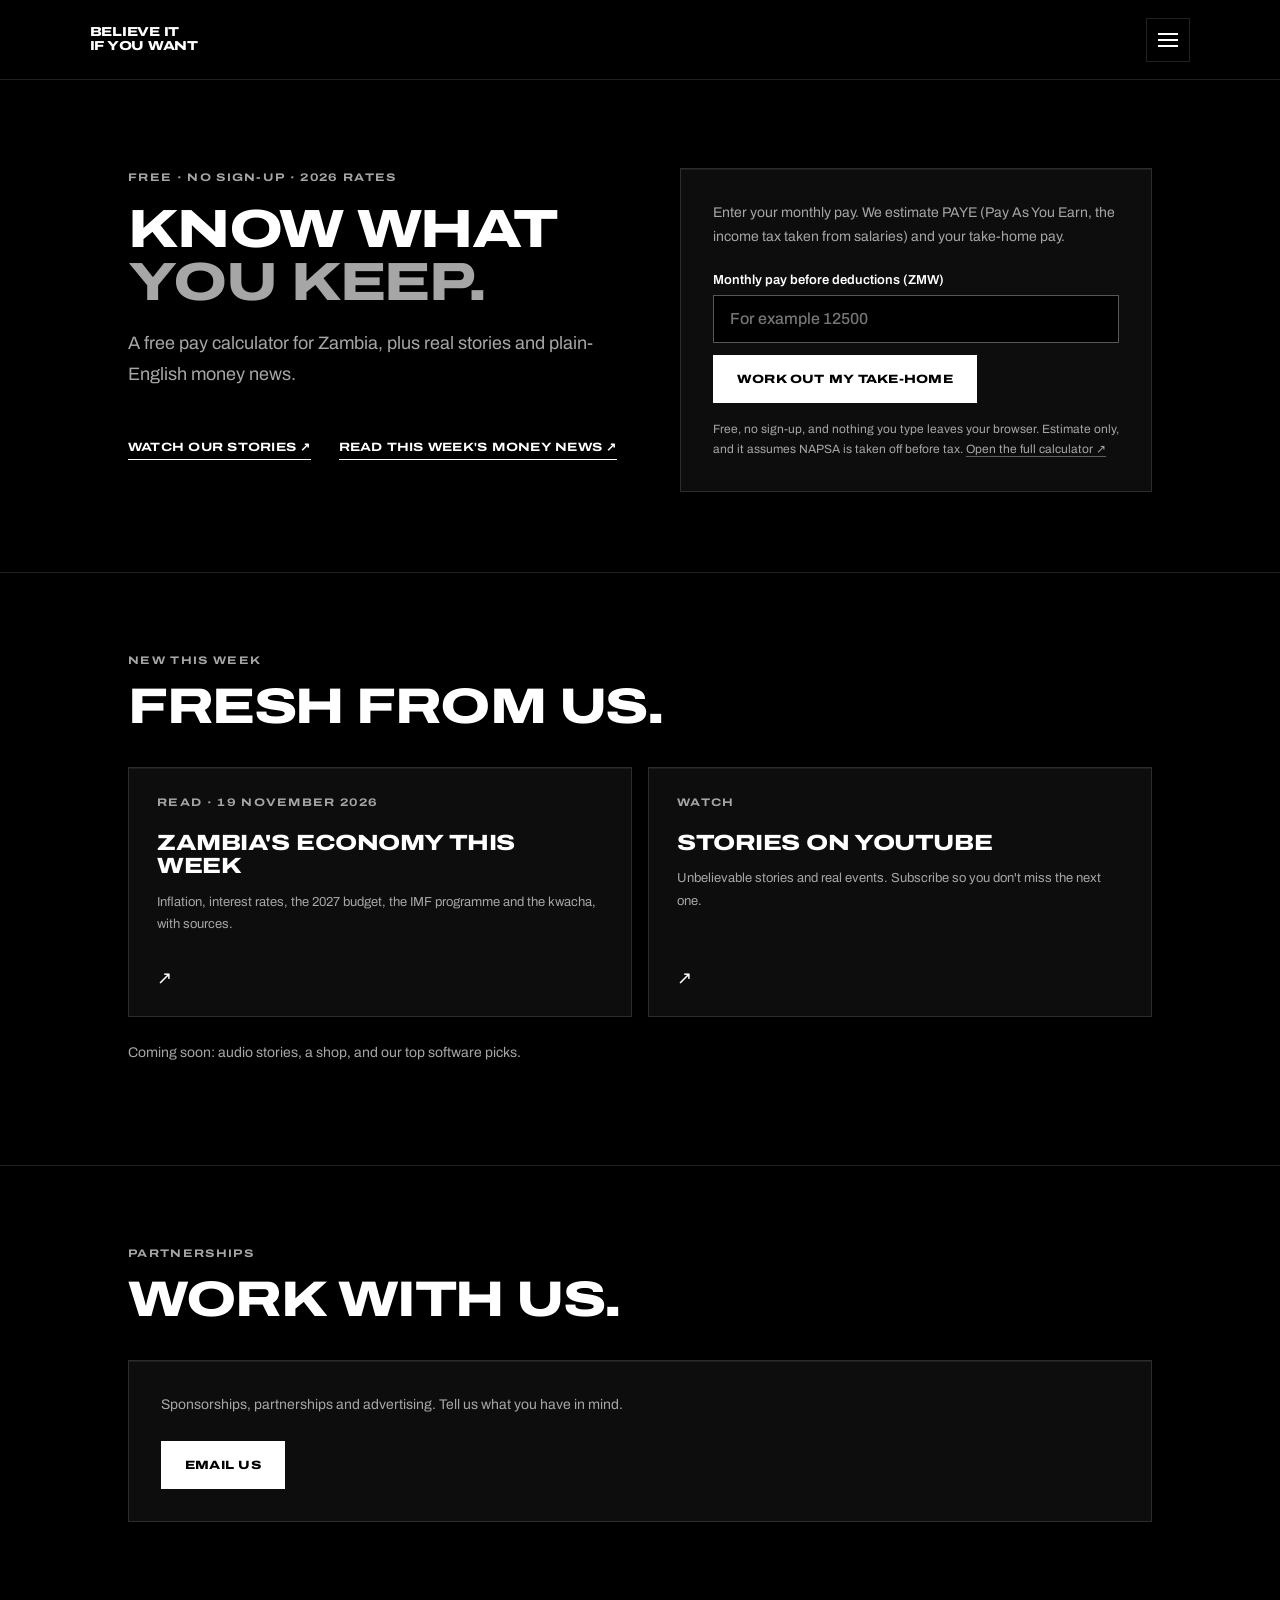
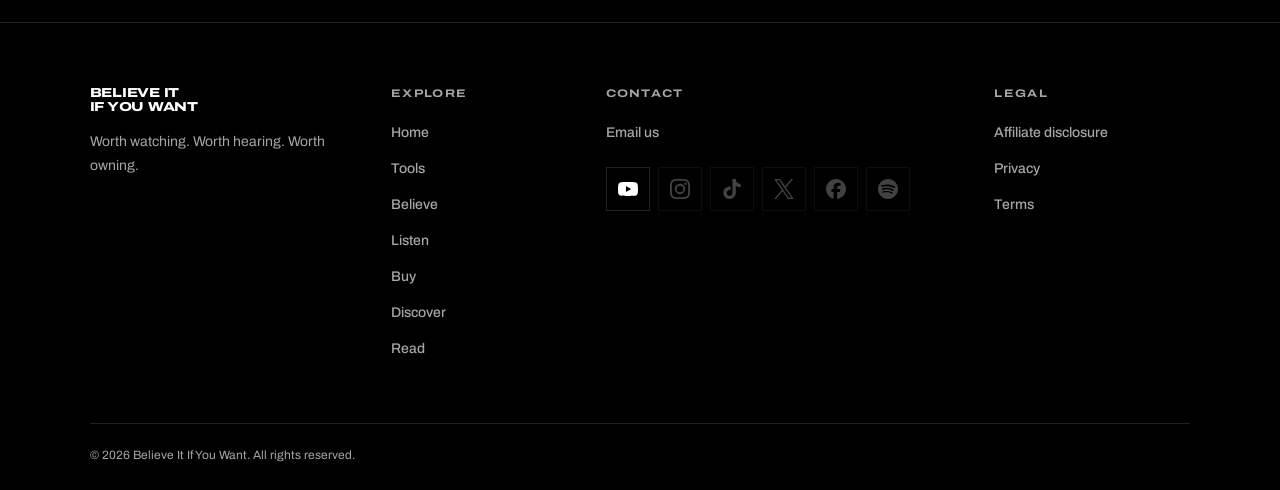
==== commit e854c5dc: "Put the pay calculator in the first screen and sharpen the headline The landing page now opens with " ====
--- a/index.html
+++ b/index.html
@@ -3,13 +3,13 @@
 <head>
 <meta charset="utf-8">
 <meta name="viewport" content="width=device-width,initial-scale=1">
-<title>If You Want — Stories, Zambian money news and free tools</title>
-<meta name="description" content="Stories worth watching, plain-English Zambian money news and free tools, including a PAYE take-home pay calculator.">
+<title>If You Want — Free Zambian pay calculator, stories and money news</title>
+<meta name="description" content="Know what you take home: a free Zambian PAYE pay calculator, plus real stories and plain-English money news.">
 <link rel="icon" href="favicon.svg" type="image/svg+xml">
 <meta property="og:type" content="website">
 <meta property="og:site_name" content="Believe It If You Want">
-<meta property="og:title" content="If You Want — Stories, Zambian money news and free tools">
-<meta property="og:description" content="Stories worth watching, plain-English Zambian money news and free tools, including a PAYE take-home pay calculator.">
+<meta property="og:title" content="If You Want — Free Zambian pay calculator, stories and money news">
+<meta property="og:description" content="Know what you take home: a free Zambian PAYE pay calculator, plus real stories and plain-English money news.">
 <meta property="og:image" content="https://blazely590.github.io/Believe-it-if-you-want/og.png">
 <meta name="twitter:card" content="summary_large_image">
 <link rel="stylesheet" href="styles.css">
@@ -33,20 +33,14 @@
   <div class="scrim"></div>
 </header>
 <main>
-  <section class="hero">
-    <p class="tag">Stories · Money news · Free tools</p>
-    <h1>Curiosity has<br><em>no limits.</em></h1>
-    <p class="intro">Real stories on YouTube, plain-English notes on Zambia's economy, and free tools you can use today.</p>
-    <div class="actions">
-      <a class="btn" href="tools.html">Work out your take-home pay</a>
-      <a class="btn ghost" href="https://youtube.com/@biiuwant" target="_blank" rel="noopener">Watch on YouTube</a>
+  <section class="hero hero-split">
+    <div class="hero-copy">
+      <p class="tag">Free · No sign-up · 2026 rates</p>
+      <h1>Know what<br><em>you keep.</em></h1>
+      <p class="intro">A free pay calculator for Zambia, plus real stories and plain-English money news.</p>
     </div>
-  </section>
-  <section class="section">
-    <p class="tag">Free tool</p>
-    <h2>How much do you keep?</h2>
     <div class="panel">
-      <p>Enter your monthly pay for an estimate of PAYE (Pay As You Earn, the income tax taken from salaries) and take-home pay under 2026 rates.</p>
+      <p>Enter your monthly pay. We estimate PAYE (Pay As You Earn, the income tax taken from salaries) and your take-home pay.</p>
       <form class="calc" data-paye novalidate>
       <label for="pay-home">Monthly pay before deductions (ZMW)</label>
       <div class="calc-row">
@@ -58,9 +52,14 @@
         <div><dt>PAYE income tax</dt><dd data-out="paye"></dd></div>
         <div class="total"><dt>Estimated take-home pay</dt><dd data-out="takeHome"></dd></div>
       </dl>
+      <p class="next" hidden>What changes in 2027? <a class="inline" href="zambia-economy-2026-11-19.html">Read the budget breakdown ↗</a></p>
     </form>
-      <p class="fine">Estimate only. Assumes NAPSA is taken off before tax. <a class="inline" href="tools.html">Open the full calculator ↗</a></p>
+      <p class="fine">Free, no sign-up, and nothing you type leaves your browser. Estimate only, and it assumes NAPSA is taken off before tax. <a class="inline" href="tools.html">Open the full calculator ↗</a></p>
     </div>
+    <p class="hero-links">
+      <a class="link" href="https://youtube.com/@biiuwant" target="_blank" rel="noopener">Watch our stories ↗</a>
+      <a class="link" href="zambia-economy-2026-11-19.html">Read this week's money news ↗</a>
+    </p>
   </section>
   <section class="section">
     <p class="tag">New this week</p>
--- a/styles.css
+++ b/styles.css
@@ -355,6 +355,25 @@
 .split { display: grid; grid-template-columns: 1fr 1fr; gap: 16px; }
 .soon-line { margin: 24px 0 0; color: var(--muted); font-size: 14px; line-height: 1.7; }
 
+.hero.hero-split {
+  display: grid;
+  grid-template-columns: 1.05fr 1fr;
+  grid-template-areas: "copy panel" "links panel";
+  grid-template-rows: auto 1fr;
+  gap: 0 56px;
+  align-items: start;
+  min-height: 0;
+  padding: 80px 10vw 80px;
+}
+.hero-split h1 { font-size: clamp(28px, 4.2vw, 60px); margin: 20px 0; }
+.hero-copy { grid-area: copy; }
+.hero-split .panel { grid-area: panel; margin-top: 8px; }
+.hero-links { grid-area: links; display: flex; flex-wrap: wrap; gap: 12px 28px; margin: 32px 0 0; }
+.hero-links .link { margin-top: 0; }
+.calc .next { margin: 16px 0 0; font-size: 14px; color: var(--muted); }
+.panel > .fine { margin: 16px 0 0; font-size: 12px; max-width: none; }
+.panel .fine a.inline { border-bottom: 1px solid var(--line-strong); }
+
 /* Picks */
 .pick-group { margin-top: 48px; }
 .pick-group:first-of-type { margin-top: 0; }
@@ -496,6 +515,19 @@
   .footer-brand, .footer-col:nth-child(3) { grid-column: 1 / -1; }
   .footer-col:nth-child(4) { order: 2; }
   .footer-col:nth-child(3) { order: 3; }
+}
+
+@media (max-width: 900px) {
+  .hero.hero-split {
+    grid-template-columns: 1fr;
+    grid-template-areas: "copy" "panel" "links";
+    grid-template-rows: auto;
+    gap: 24px;
+    padding: 32px 7vw 56px;
+  }
+  .hero-split h1 { margin: 14px 0; }
+  .hero-split .panel { margin-top: 0; }
+  .hero-links { margin-top: 0; }
 }
 
 @media (max-width: 700px) {
